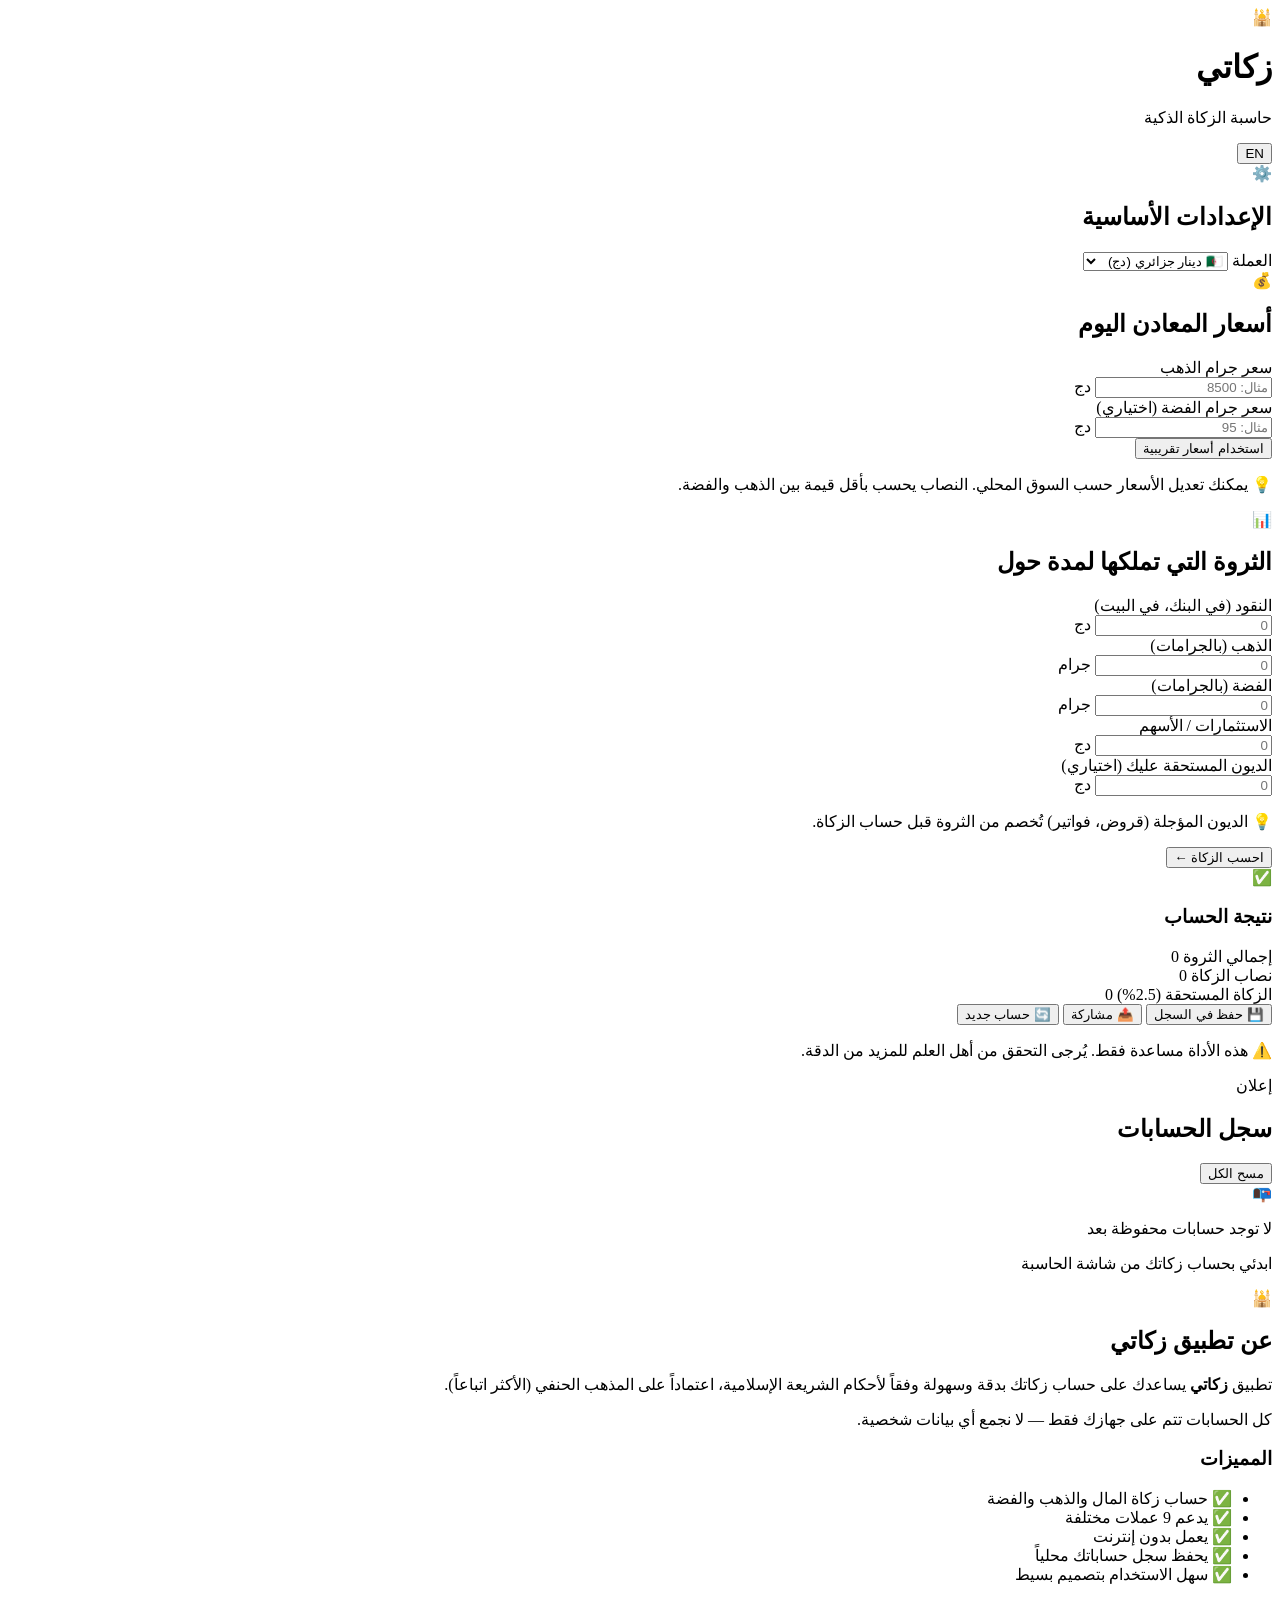
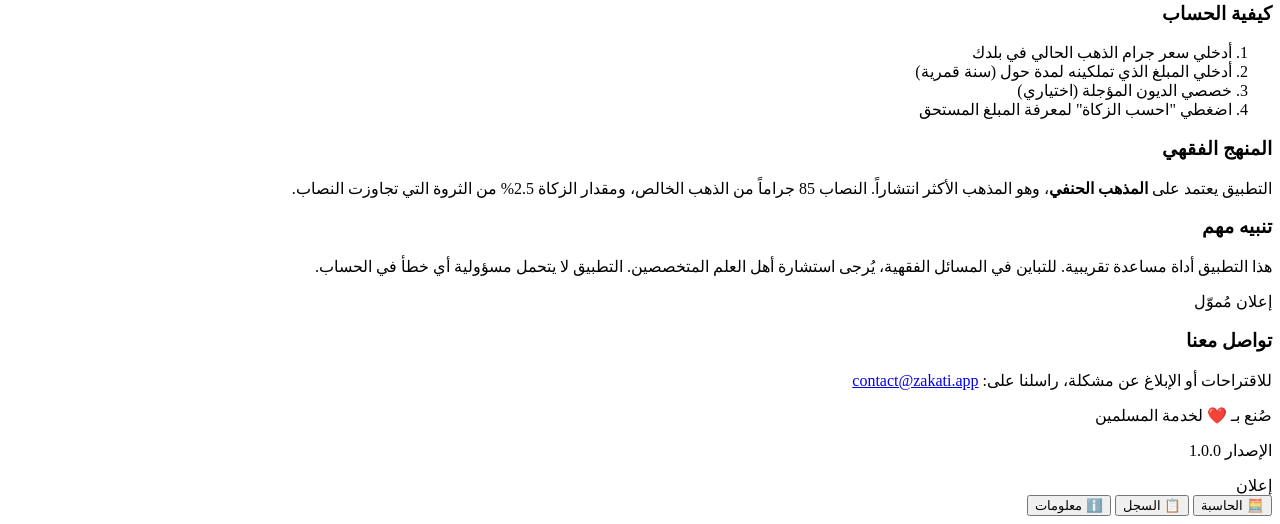
==== index.html @ 76308cc1 "Create index.html" ====
<!DOCTYPE html>
<html lang="ar" dir="rtl">
<head>
  <meta charset="UTF-8">
  <meta name="viewport" content="width=device-width, initial-scale=1.0, maximum-scale=1.0, user-scalable=no">
  <meta name="theme-color" content="#0E7C66">
  <title>زكاتي - حاسبة الزكاة الذكية</title>
  <meta name="description" content="حاسبة زكاة مجانية وسهلة. احسب زكاة المال والذهب والفضة والأسهم في ثوانٍ.">
  <meta name="keywords" content="زكاة, حاسبة زكاة, zakat calculator, زكاة المال, نصاب الزكاة">
  <link rel="manifest" href="manifest.json">
  <link rel="icon" type="image/svg+xml" href="data:image/svg+xml;utf8,<svg xmlns='http://www.w3.org/2000/svg' viewBox='0 0 100 100'><rect width='100' height='100' rx='20' fill='%230E7C66'/><text x='50' y='72' text-anchor='middle' font-size='70' fill='%23D4A574' font-family='Arial' font-weight='bold'>ز</text></svg>">
  <link rel="apple-touch-icon" href="data:image/svg+xml;utf8,<svg xmlns='http://www.w3.org/2000/svg' viewBox='0 0 100 100'><rect width='100' height='100' rx='20' fill='%230E7C66'/><text x='50' y='72' text-anchor='middle' font-size='70' fill='%23D4A574' font-family='Arial' font-weight='bold'>ز</text></svg>">
  <link rel="preconnect" href="https://fonts.googleapis.com">
  <link rel="preconnect" href="https://fonts.gstatic.com" crossorigin>
  <link href="https://fonts.googleapis.com/css2?family=Cairo:wght@400;600;700;900&family=Inter:wght@400;600;700&display=swap" rel="stylesheet">
  <link rel="stylesheet" href="styles.css">

  <!-- 🔔 Monetag Push Notifications (أعلى دخل - يظهر للزائر مرة واحدة) -->
  <!-- استبدلي ZONE_ID_PUSH بالرقم اللي يعطيك إياه Monetag من Dashboard -->
  <script src="https://cdn.monetag.com/scripts/v1/push-sdk.js"
          data-zone-id="ZONE_ID_PUSH"
          data-sdk-type="web"
          async></script>
</head>
<body>
  <div class="app">
    <header class="app-header">
      <div class="header-inner">
        <div class="logo-wrap">
          <div class="logo-icon">🕌</div>
          <div>
            <h1 class="app-title" data-i18n="appTitle">زكاتي</h1>
            <p class="app-tagline" data-i18n="appTagline">حاسبة الزكاة الذكية</p>
          </div>
        </div>
        <button class="lang-toggle" id="lang-toggle" aria-label="Language">
          <span id="lang-flag">EN</span>
        </button>
      </div>
    </header>

    <main class="app-main">
      <!-- ============ Calculator Screen ============ -->
      <section class="screen active" id="screen-calculator">
        <div class="card">
          <div class="card-header">
            <span class="card-icon">⚙️</span>
            <h2 class="card-title" data-i18n="settingsTitle">الإعدادات الأساسية</h2>
          </div>
          <div class="form-group">
            <label for="currency" data-i18n="currencyLabel">العملة</label>
            <select id="currency" class="select">
              <option value="DZD">🇩🇿 دينار جزائري (دج)</option>
              <option value="SAR">🇸🇦 ريال سعودي (ر.س)</option>
              <option value="AED">🇦🇪 درهم إماراتي (د.إ)</option>
              <option value="EGP">🇪🇬 جنيه مصري (ج.م)</option>
              <option value="MAD">🇲🇦 درهم مغربي (د.م)</option>
              <option value="TND">🇹🇳 دينار تونسي (د.ت)</option>
              <option value="USD">🇺🇸 دولار أمريكي ($)</option>
              <option value="EUR">🇪🇺 يورو (€)</option>
              <option value="GBP">🇬🇧 جنيه إسترليني (£)</option>
            </select>
          </div>
        </div>

        <div class="card">
          <div class="card-header">
            <span class="card-icon">💰</span>
            <h2 class="card-title" data-i18n="metalsTitle">أسعار المعادن اليوم</h2>
          </div>
          <div class="form-group">
            <label for="gold-price" data-i18n="goldPriceLabel">سعر جرام الذهب</label>
            <div class="input-wrap">
              <input type="number" inputmode="decimal" id="gold-price" class="input" placeholder="مثال: 8500" data-i18n-placeholder="goldPricePlaceholder">
              <span class="input-suffix" id="currency-suffix-gold">دج</span>
            </div>
          </div>
          <div class="form-group">
            <label for="silver-price" data-i18n="silverPriceLabel">سعر جرام الفضة (اختياري)</label>
            <div class="input-wrap">
              <input type="number" inputmode="decimal" id="silver-price" class="input" placeholder="مثال: 95" data-i18n-placeholder="silverPricePlaceholder">
              <span class="input-suffix" id="currency-suffix-silver">دج</span>
            </div>
          </div>
          <button class="link-btn" id="use-default-prices" data-i18n="useDefaultPrices">استخدام أسعار تقريبية</button>
          <p class="hint-text" data-i18n="metalsHint">💡 يمكنك تعديل الأسعار حسب السوق المحلي. النصاب يحسب بأقل قيمة بين الذهب والفضة.</p>
        </div>

        <div class="card">
          <div class="card-header">
            <span class="card-icon">📊</span>
            <h2 class="card-title" data-i18n="wealthTitle">الثروة التي تملكها لمدة حول</h2>
          </div>
          <div class="form-group">
            <label for="cash" data-i18n="cashLabel">النقود (في البنك، في البيت)</label>
            <div class="input-wrap">
              <input type="number" inputmode="decimal" id="cash" class="input" placeholder="0" data-i18n-placeholder="zero">
              <span class="input-suffix" id="currency-suffix-cash">دج</span>
            </div>
          </div>
          <div class="form-group">
            <label for="gold-grams" data-i18n="goldGramsLabel">الذهب (بالجرامات)</label>
            <div class="input-wrap">
              <input type="number" inputmode="decimal" id="gold-grams" class="input" placeholder="0" data-i18n-placeholder="zero">
              <span class="input-suffix" data-i18n="gram">جرام</span>
            </div>
          </div>
          <div class="form-group">
            <label for="silver-grams" data-i18n="silverGramsLabel">الفضة (بالجرامات)</label>
            <div class="input-wrap">
              <input type="number" inputmode="decimal" id="silver-grams" class="input" placeholder="0" data-i18n-placeholder="zero">
              <span class="input-suffix" data-i18n="gram">جرام</span>
            </div>
          </div>
          <div class="form-group">
            <label for="investments" data-i18n="investmentsLabel">الاستثمارات / الأسهم</label>
            <div class="input-wrap">
              <input type="number" inputmode="decimal" id="investments" class="input" placeholder="0" data-i18n-placeholder="zero">
              <span class="input-suffix" id="currency-suffix-invest">دج</span>
            </div>
          </div>
          <div class="form-group">
            <label for="debts" data-i18n="debtsLabel">الديون المستحقة عليك (اختياري)</label>
            <div class="input-wrap">
              <input type="number" inputmode="decimal" id="debts" class="input" placeholder="0" data-i18n-placeholder="zero">
              <span class="input-suffix" id="currency-suffix-debts">دج</span>
            </div>
          </div>
          <p class="hint-text" data-i18n="debtsHint">💡 الديون المؤجلة (قروض، فواتير) تُخصم من الثروة قبل حساب الزكاة.</p>
        </div>

        <button class="primary-btn" id="calculate-btn">
          <span data-i18n="calculateBtn">احسب الزكاة</span>
          <span class="btn-arrow">←</span>
        </button>

        <div class="result-card hidden" id="result-card">
          <div class="result-header">
            <span class="result-icon" id="result-icon">✅</span>
            <h3 class="result-title" id="result-title" data-i18n="resultTitle">نتيجة الحساب</h3>
          </div>

          <div class="result-row">
            <span class="result-label" data-i18n="totalWealth">إجمالي الثروة</span>
            <span class="result-value" id="total-wealth">0</span>
          </div>
          <div class="result-row">
            <span class="result-label" data-i18n="nisabThreshold">نصاب الزكاة</span>
            <span class="result-value" id="nisab-value">0</span>
          </div>
          <div class="result-divider"></div>
          <div class="result-row result-row-main">
            <span class="result-label" data-i18n="zakatDue">الزكاة المستحقة (2.5%)</span>
            <span class="result-value-main" id="zakat-due">0</span>
          </div>

          <div class="result-breakdown" id="result-breakdown"></div>

          <div class="result-actions">
            <button class="action-btn" id="save-btn">
              <span>💾</span>
              <span data-i18n="saveBtn">حفظ في السجل</span>
            </button>
            <button class="action-btn" id="share-btn">
              <span>📤</span>
              <span data-i18n="shareBtn">مشاركة</span>
            </button>
            <button class="action-btn" id="reset-btn">
              <span>🔄</span>
              <span data-i18n="resetBtn">حساب جديد</span>
            </button>
          </div>

          <p class="disclaimer" data-i18n="disclaimer">⚠️ هذه الأداة مساعدة فقط. يُرجى التحقق من أهل العلم للمزيد من الدقة.</p>
        </div>

        <!-- 📊 Monetag Banner Ad - موبايل (300x250) بعد النتائج -->
        <!-- استبدلي ZONE_ID_BANNER_MOBILE بالرقم الخاص بك -->
        <div class="ad-container ad-mobile" aria-label="إعلان">
          <span class="ad-label">إعلان</span>
          <script src="https://cdn.monetag.com/scripts/v1/tag.js"
                  data-zone-id="ZONE_ID_BANNER_MOBILE"
                  data-type="banner"
                  data-width="300"
                  data-height="250"
                  async></script>
        </div>
      </section>

      <!-- ============ History Screen ============ -->
      <section class="screen" id="screen-history">
        <div class="screen-header">
          <h2 class="screen-title" data-i18n="historyTitle">سجل الحسابات</h2>
          <button class="clear-btn" id="clear-history" data-i18n="clearAll">مسح الكل</button>
        </div>
        <div id="history-list" class="history-list">
          <div class="empty-state" id="empty-history">
            <span class="empty-icon">📭</span>
            <p data-i18n="emptyHistory">لا توجد حسابات محفوظة بعد</p>
            <p class="empty-sub" data-i18n="emptyHistorySub">ابدئي بحساب زكاتك من شاشة الحاسبة</p>
          </div>
        </div>
      </section>

      <!-- ============ About Screen ============ -->
      <section class="screen" id="screen-about">
        <div class="about-card">
          <div class="about-hero">
            <div class="about-icon">🕌</div>
            <h2 data-i18n="aboutTitle">عن تطبيق زكاتي</h2>
          </div>
          <p data-i18n="aboutP1">تطبيق <strong>زكاتي</strong> يساعدك على حساب زكاتك بدقة وسهولة وفقاً لأحكام الشريعة الإسلامية، اعتماداً على المذهب الحنفي (الأكثر اتباعاً).</p>
          <p data-i18n="aboutP2">كل الحسابات تتم على جهازك فقط — لا نجمع أي بيانات شخصية.</p>

          <h3 class="section-title" data-i18n="featuresTitle">المميزات</h3>
          <ul class="features-list">
            <li data-i18n="feature1">✅ حساب زكاة المال والذهب والفضة</li>
            <li data-i18n="feature2">✅ يدعم 9 عملات مختلفة</li>
            <li data-i18n="feature3">✅ يعمل بدون إنترنت</li>
            <li data-i18n="feature4">✅ يحفظ سجل حساباتك محلياً</li>
            <li data-i18n="feature5">✅ سهل الاستخدام بتصميم بسيط</li>
          </ul>

          <h3 class="section-title" data-i18n="howToTitle">كيفية الحساب</h3>
          <ol class="how-to-list">
            <li data-i18n="howTo1">أدخلي سعر جرام الذهب الحالي في بلدك</li>
            <li data-i18n="howTo2">أدخلي المبلغ الذي تملكينه لمدة حول (سنة قمرية)</li>
            <li data-i18n="howTo3">خصصي الديون المؤجلة (اختياري)</li>
            <li data-i18n="howTo4">اضغطي "احسب الزكاة" لمعرفة المبلغ المستحق</li>
          </ol>

          <h3 class="section-title" data-i18n="madhabTitle">المنهج الفقهي</h3>
          <p data-i18n="madhabP">التطبيق يعتمد على <strong>المذهب الحنفي</strong>، وهو المذهب الأكثر انتشاراً. النصاب 85 جراماً من الذهب الخالص، ومقدار الزكاة 2.5% من الثروة التي تجاوزت النصاب.</p>

          <h3 class="section-title" data-i18n="disclaimerTitle">تنبيه مهم</h3>
          <p data-i18n="disclaimerP">هذا التطبيق أداة مساعدة تقريبية. للتباين في المسائل الفقهية، يُرجى استشارة أهل العلم المتخصصين. التطبيق لا يتحمل مسؤولية أي خطأ في الحساب.</p>

          <!-- 📰 Monetag Native Ad - داخل شاشة "معلومات" (إعلان يبدو جزء من المحتوى) -->
          <!-- استبدلي ZONE_ID_NATIVE بالرقم الخاص بك -->
          <div class="ad-container ad-native" aria-label="إعلان">
            <span class="ad-label">إعلان مُموّل</span>
            <script src="https://cdn.monetag.com/scripts/v1/tag.js"
                    data-zone-id="ZONE_ID_NATIVE"
                    data-type="native"
                    async></script>
          </div>

          <h3 class="section-title" data-i18n="contactTitle">تواصل معنا</h3>
          <p data-i18n="contactP">للاقتراحات أو الإبلاغ عن مشكلة، راسلنا على: <a href="mailto:contact@zakati.app">contact@zakati.app</a></p>

          <div class="about-footer">
            <p>صُنع بـ ❤️ لخدمة المسلمين</p>
            <p class="version">الإصدار 1.0.0</p>
          </div>
        </div>
      </section>

      <!-- 📊 Monetag Banner Ad - ديسكتوب (728x90) قبل شريط التنقل السفلي -->
      <!-- يظهر فقط على الشاشات الكبيرة -->
      <!-- استبدلي ZONE_ID_BANNER_DESKTOP بالرقم الخاص بك -->
      <div class="ad-container ad-desktop" aria-label="إعلان">
        <span class="ad-label">إعلان</span>
        <script src="https://cdn.monetag.com/scripts/v1/tag.js"
                data-zone-id="ZONE_ID_BANNER_DESKTOP"
                data-type="banner"
                data-width="728"
                data-height="90"
                async></script>
      </div>
    </main>

    <nav class="bottom-nav">
      <button class="nav-btn active" data-screen="calculator">
        <span class="nav-icon">🧮</span>
        <span class="nav-label" data-i18n="navCalculator">الحاسبة</span>
      </button>
      <button class="nav-btn" data-screen="history">
        <span class="nav-icon">📋</span>
        <span class="nav-label" data-i18n="navHistory">السجل</span>
      </button>
      <button class="nav-btn" data-screen="about">
        <span class="nav-icon">ℹ️</span>
        <span class="nav-label" data-i18n="navAbout">معلومات</span>
      </button>
    </nav>

    <div class="toast" id="toast"></div>
  </div>

  <script src="app.js"></script>

  <!-- 🪟 Monetag Pop-up Ad - يظهر مرة كل 24 ساعة لكل زائر -->
  <!-- استبدلي ZONE_ID_POP بالرقم الخاص بك -->
  <script src="https://cdn.monetag.com/scripts/v1/tag.js"
          data-zone-id="ZONE_ID_POP"
          data-type="pop"
          async></script>

  <!-- 🎬 Monetag Vignette Ad - إعلان ملء شاشة بين التنقل -->
  <!-- يظهر عند الانتقال بين الشاشات أو بعد حساب الزكاة -->
  <!-- استبدلي ZONE_ID_VIGNETTE بالرقم الخاص بك -->
  <script src="https://cdn.monetag.com/scripts/v1/tag.js"
          data-zone-id="ZONE_ID_VIGNETTE"
          data-type="vignette"
          async></script>
</body>
  </html>
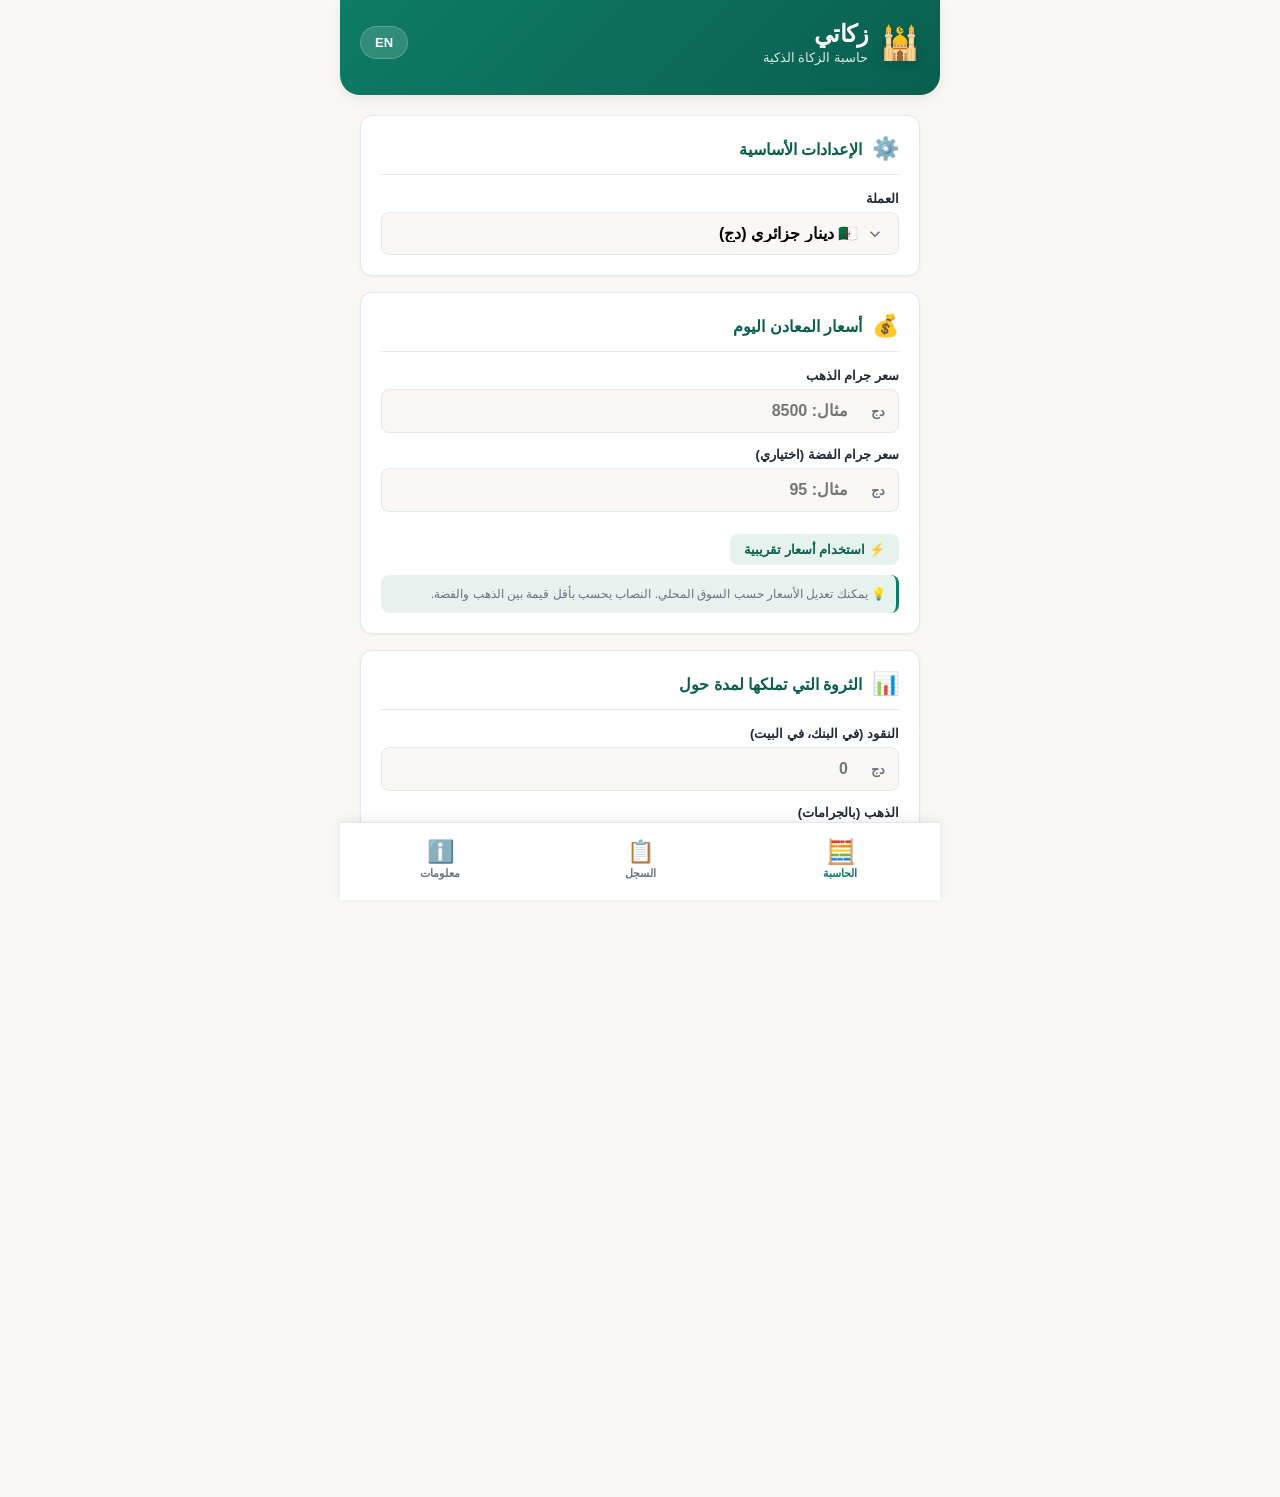
==== commit b6e25ed2: "Update index.html" ====
--- a/index.html
+++ b/index.html
@@ -5,6 +5,7 @@
   <meta name="viewport" content="width=device-width, initial-scale=1.0, maximum-scale=1.0, user-scalable=no">
   <meta name="theme-color" content="#0E7C66">
   <title>زكاتي - حاسبة الزكاة الذكية</title>
+  <meta name="monetag" content="0095bf85089b0ebc5e1cf7b31acfb8d2">
   <meta name="description" content="حاسبة زكاة مجانية وسهلة. احسب زكاة المال والذهب والفضة والأسهم في ثوانٍ.">
   <meta name="keywords" content="زكاة, حاسبة زكاة, zakat calculator, زكاة المال, نصاب الزكاة">
   <link rel="manifest" href="manifest.json">
--- a/styles.css
+++ b/styles.css
@@ -0,0 +1,859 @@
+/* ============ Reset & Base ============ */
+*, *::before, *::after {
+  box-sizing: border-box;
+  margin: 0;
+  padding: 0;
+}
+
+:root {
+  --primary: #0E7C66;
+  --primary-dark: #0A5F4F;
+  --primary-light: #E6F2EE;
+  --gold: #D4A574;
+  --gold-dark: #B8895A;
+  --bg: #FAF8F5;
+  --card-bg: #FFFFFF;
+  --text: #1F2937;
+  --text-light: #6B7280;
+  --border: #E5E7EB;
+  --success: #10B981;
+  --error: #EF4444;
+  --warning: #F59E0B;
+  --shadow-sm: 0 1px 3px rgba(0,0,0,0.06);
+  --shadow-md: 0 4px 12px rgba(0,0,0,0.08);
+  --shadow-lg: 0 10px 30px rgba(0,0,0,0.12);
+  --radius-sm: 8px;
+  --radius-md: 12px;
+  --radius-lg: 20px;
+  --font-ar: 'Cairo', 'Segoe UI', sans-serif;
+  --font-en: 'Inter', 'Segoe UI', sans-serif;
+}
+
+html, body {
+  height: 100%;
+  font-family: var(--font-ar);
+  background: var(--bg);
+  color: var(--text);
+  -webkit-font-smoothing: antialiased;
+  overflow-x: hidden;
+}
+
+body.lang-en {
+  font-family: var(--font-en);
+  direction: ltr;
+  text-align: left;
+}
+
+button {
+  font-family: inherit;
+  cursor: pointer;
+  border: none;
+  background: none;
+}
+
+input, select {
+  font-family: inherit;
+  font-size: 16px;
+}
+
+a { color: var(--primary); text-decoration: none; }
+
+/* ============ App Layout ============ */
+.app {
+  min-height: 100vh;
+  max-width: 600px;
+  margin: 0 auto;
+  background: var(--bg);
+  position: relative;
+  padding-bottom: 80px;
+}
+
+/* ============ Header ============ */
+.app-header {
+  background: linear-gradient(135deg, var(--primary) 0%, var(--primary-dark) 100%);
+  color: white;
+  padding: 20px 20px 30px;
+  border-radius: 0 0 var(--radius-lg) var(--radius-lg);
+  box-shadow: var(--shadow-md);
+  position: sticky;
+  top: 0;
+  z-index: 50;
+}
+
+.header-inner {
+  display: flex;
+  justify-content: space-between;
+  align-items: center;
+  gap: 12px;
+}
+
+.logo-wrap {
+  display: flex;
+  align-items: center;
+  gap: 12px;
+}
+
+.logo-icon {
+  font-size: 32px;
+  filter: drop-shadow(0 2px 4px rgba(0,0,0,0.2));
+}
+
+.app-title {
+  font-size: 24px;
+  font-weight: 900;
+  letter-spacing: -0.5px;
+  margin-bottom: 2px;
+}
+
+.app-tagline {
+  font-size: 13px;
+  opacity: 0.85;
+  font-weight: 400;
+}
+
+.lang-toggle {
+  background: rgba(255,255,255,0.15);
+  color: white;
+  padding: 8px 14px;
+  border-radius: 20px;
+  font-size: 13px;
+  font-weight: 700;
+  backdrop-filter: blur(10px);
+  border: 1px solid rgba(255,255,255,0.2);
+  transition: all 0.2s;
+}
+
+.lang-toggle:hover {
+  background: rgba(255,255,255,0.25);
+  transform: scale(1.05);
+}
+
+/* ============ Main ============ */
+.app-main {
+  padding: 20px;
+}
+
+.screen {
+  display: none;
+  animation: fadeIn 0.3s ease-out;
+}
+
+.screen.active {
+  display: block;
+}
+
+@keyframes fadeIn {
+  from { opacity: 0; transform: translateY(10px); }
+  to { opacity: 1; transform: translateY(0); }
+}
+
+/* ============ Cards ============ */
+.card {
+  background: var(--card-bg);
+  border-radius: var(--radius-md);
+  padding: 20px;
+  margin-bottom: 16px;
+  box-shadow: var(--shadow-sm);
+  border: 1px solid var(--border);
+}
+
+.card-header {
+  display: flex;
+  align-items: center;
+  gap: 10px;
+  margin-bottom: 16px;
+  padding-bottom: 12px;
+  border-bottom: 1px solid var(--border);
+}
+
+.card-icon {
+  font-size: 22px;
+}
+
+.card-title {
+  font-size: 16px;
+  font-weight: 700;
+  color: var(--primary-dark);
+}
+
+/* ============ Forms ============ */
+.form-group {
+  margin-bottom: 14px;
+}
+
+.form-group:last-child {
+  margin-bottom: 0;
+}
+
+label {
+  display: block;
+  font-size: 13px;
+  font-weight: 600;
+  color: var(--text);
+  margin-bottom: 6px;
+}
+
+.input-wrap {
+  position: relative;
+  display: flex;
+  align-items: center;
+}
+
+.input, .select {
+  width: 100%;
+  padding: 12px 50px 12px 14px;
+  border: 1.5px solid var(--border);
+  border-radius: var(--radius-sm);
+  background: var(--bg);
+  transition: all 0.2s;
+  font-weight: 600;
+}
+
+body.lang-en .input,
+body.lang-en .select {
+  padding: 12px 14px 12px 50px;
+}
+
+.input:focus, .select:focus {
+  outline: none;
+  border-color: var(--primary);
+  background: white;
+  box-shadow: 0 0 0 3px rgba(14, 124, 102, 0.1);
+}
+
+.input-suffix {
+  position: absolute;
+  right: 14px;
+  color: var(--text-light);
+  font-size: 13px;
+  font-weight: 600;
+  pointer-events: none;
+}
+
+body.lang-en .input-suffix {
+  right: auto;
+  left: 14px;
+}
+
+.select {
+  appearance: none;
+  background-image: url("data:image/svg+xml;charset=UTF-8,%3csvg xmlns='http://www.w3.org/2000/svg' viewBox='0 0 24 24' fill='none' stroke='%236B7280' stroke-width='2'%3e%3cpolyline points='6 9 12 15 18 9'/%3e%3c/svg%3e");
+  background-repeat: no-repeat;
+  background-position: left 14px center;
+  background-size: 18px;
+  padding-left: 40px;
+}
+
+body:not(.lang-en) .select {
+  background-position: right 14px center;
+  padding-left: 14px;
+  padding-right: 40px;
+}
+
+.link-btn {
+  background: var(--primary-light);
+  color: var(--primary-dark);
+  padding: 8px 14px;
+  border-radius: var(--radius-sm);
+  font-size: 13px;
+  font-weight: 600;
+  margin-top: 8px;
+  transition: all 0.2s;
+}
+
+.link-btn:hover {
+  background: var(--primary);
+  color: white;
+}
+
+.hint-text {
+  font-size: 12px;
+  color: var(--text-light);
+  margin-top: 10px;
+  line-height: 1.5;
+  padding: 10px;
+  background: var(--primary-light);
+  border-radius: var(--radius-sm);
+  border-right: 3px solid var(--primary);
+}
+
+body.lang-en .hint-text {
+  border-right: none;
+  border-left: 3px solid var(--primary);
+}
+
+/* ============ Buttons ============ */
+.primary-btn {
+  width: 100%;
+  background: linear-gradient(135deg, var(--primary) 0%, var(--primary-dark) 100%);
+  color: white;
+  padding: 16px;
+  border-radius: var(--radius-md);
+  font-size: 16px;
+  font-weight: 700;
+  box-shadow: 0 4px 14px rgba(14, 124, 102, 0.3);
+  transition: all 0.2s;
+  display: flex;
+  justify-content: center;
+  align-items: center;
+  gap: 8px;
+  margin-top: 8px;
+}
+
+.primary-btn:hover {
+  transform: translateY(-2px);
+  box-shadow: 0 6px 20px rgba(14, 124, 102, 0.4);
+}
+
+.primary-btn:active {
+  transform: translateY(0);
+}
+
+.btn-arrow {
+  font-size: 18px;
+}
+
+body.lang-en .btn-arrow {
+  transform: scaleX(-1);
+}
+
+/* ============ Result Card ============ */
+.result-card {
+  background: linear-gradient(135deg, var(--primary-light) 0%, #ffffff 100%);
+  border: 2px solid var(--primary);
+  border-radius: var(--radius-md);
+  padding: 20px;
+  margin-top: 20px;
+  animation: slideUp 0.4s ease-out;
+}
+
+@keyframes slideUp {
+  from { opacity: 0; transform: translateY(20px); }
+  to { opacity: 1; transform: translateY(0); }
+}
+
+.result-card.hidden {
+  display: none;
+}
+
+.result-header {
+  display: flex;
+  align-items: center;
+  gap: 10px;
+  margin-bottom: 16px;
+}
+
+.result-icon {
+  font-size: 28px;
+}
+
+.result-title {
+  font-size: 18px;
+  font-weight: 700;
+  color: var(--primary-dark);
+}
+
+.result-row {
+  display: flex;
+  justify-content: space-between;
+  align-items: center;
+  padding: 10px 0;
+  border-bottom: 1px dashed rgba(14, 124, 102, 0.15);
+}
+
+.result-row:last-of-type {
+  border-bottom: none;
+}
+
+.result-label {
+  font-size: 14px;
+  color: var(--text);
+  font-weight: 500;
+}
+
+.result-value {
+  font-size: 16px;
+  font-weight: 700;
+  color: var(--primary-dark);
+}
+
+.result-divider {
+  height: 1px;
+  background: var(--primary);
+  margin: 12px 0;
+  opacity: 0.3;
+}
+
+.result-row-main {
+  background: var(--primary);
+  color: white;
+  padding: 14px 16px;
+  border-radius: var(--radius-sm);
+  margin: 12px -6px;
+  border: none !important;
+}
+
+.result-row-main .result-label,
+.result-row-main .result-value-main {
+  color: white;
+  font-weight: 700;
+}
+
+.result-value-main {
+  font-size: 22px;
+  font-weight: 900;
+}
+
+.result-breakdown {
+  margin-top: 14px;
+  padding-top: 14px;
+  border-top: 1px dashed rgba(14, 124, 102, 0.15);
+  font-size: 13px;
+}
+
+.breakdown-item {
+  display: flex;
+  justify-content: space-between;
+  padding: 4px 0;
+  color: var(--text-light);
+}
+
+.result-actions {
+  display: grid;
+  grid-template-columns: 1fr 1fr 1fr;
+  gap: 8px;
+  margin-top: 16px;
+}
+
+.action-btn {
+  background: white;
+  border: 1.5px solid var(--primary);
+  color: var(--primary-dark);
+  padding: 10px 8px;
+  border-radius: var(--radius-sm);
+  font-size: 12px;
+  font-weight: 600;
+  display: flex;
+  flex-direction: column;
+  align-items: center;
+  gap: 4px;
+  transition: all 0.2s;
+}
+
+.action-btn span:first-child {
+  font-size: 18px;
+}
+
+.action-btn:hover {
+  background: var(--primary);
+  color: white;
+  transform: translateY(-2px);
+}
+
+.disclaimer {
+  font-size: 11px;
+  color: var(--text-light);
+  margin-top: 14px;
+  padding: 10px;
+  background: rgba(245, 158, 11, 0.08);
+  border-radius: var(--radius-sm);
+  line-height: 1.5;
+  text-align: center;
+}
+
+/* ============ Screen Headers ============ */
+.screen-header {
+  display: flex;
+  justify-content: space-between;
+  align-items: center;
+  margin-bottom: 16px;
+}
+
+.screen-title {
+  font-size: 20px;
+  font-weight: 700;
+  color: var(--primary-dark);
+}
+
+.clear-btn {
+  color: var(--error);
+  font-size: 13px;
+  font-weight: 600;
+  padding: 6px 12px;
+  border-radius: var(--radius-sm);
+  background: rgba(239, 68, 68, 0.08);
+}
+
+.clear-btn:hover {
+  background: rgba(239, 68, 68, 0.15);
+}
+
+/* ============ History ============ */
+.history-list {
+  display: flex;
+  flex-direction: column;
+  gap: 12px;
+}
+
+.empty-state {
+  text-align: center;
+  padding: 60px 20px;
+  color: var(--text-light);
+}
+
+.empty-icon {
+  font-size: 48px;
+  display: block;
+  margin-bottom: 12px;
+  opacity: 0.5;
+}
+
+.empty-state p {
+  font-size: 15px;
+  font-weight: 600;
+  margin-bottom: 6px;
+}
+
+.empty-sub {
+  font-size: 13px;
+  font-weight: 400 !important;
+  opacity: 0.7;
+}
+
+.history-item {
+  background: var(--card-bg);
+  border-radius: var(--radius-md);
+  padding: 16px;
+  box-shadow: var(--shadow-sm);
+  border: 1px solid var(--border);
+  display: flex;
+  justify-content: space-between;
+  align-items: center;
+  gap: 12px;
+  transition: all 0.2s;
+}
+
+.history-item:hover {
+  box-shadow: var(--shadow-md);
+  transform: translateY(-2px);
+}
+
+.history-info {
+  flex: 1;
+}
+
+.history-date {
+  font-size: 12px;
+  color: var(--text-light);
+  margin-bottom: 4px;
+}
+
+.history-wealth {
+  font-size: 13px;
+  color: var(--text);
+  font-weight: 500;
+}
+
+.history-zakat {
+  font-size: 18px;
+  font-weight: 900;
+  color: var(--primary-dark);
+}
+
+.history-delete {
+  color: var(--error);
+  font-size: 18px;
+  padding: 8px;
+  border-radius: 50%;
+  transition: all 0.2s;
+}
+
+.history-delete:hover {
+  background: rgba(239, 68, 68, 0.1);
+}
+
+/* ============ About Screen ============ */
+.about-card {
+  background: var(--card-bg);
+  border-radius: var(--radius-md);
+  padding: 24px;
+  box-shadow: var(--shadow-sm);
+  border: 1px solid var(--border);
+}
+
+.about-hero {
+  text-align: center;
+  margin-bottom: 20px;
+  padding-bottom: 20px;
+  border-bottom: 1px solid var(--border);
+}
+
+.about-icon {
+  font-size: 56px;
+  margin-bottom: 8px;
+}
+
+.about-hero h2 {
+  font-size: 22px;
+  color: var(--primary-dark);
+}
+
+.about-card p {
+  font-size: 14px;
+  line-height: 1.7;
+  margin-bottom: 14px;
+  color: var(--text);
+}
+
+.section-title {
+  font-size: 16px;
+  font-weight: 700;
+  color: var(--primary-dark);
+  margin: 20px 0 12px;
+  padding-bottom: 6px;
+  border-bottom: 2px solid var(--primary-light);
+}
+
+.features-list, .how-to-list {
+  list-style: none;
+  padding: 0;
+}
+
+.features-list li, .how-to-list li {
+  font-size: 14px;
+  padding: 8px 0;
+  line-height: 1.6;
+  color: var(--text);
+}
+
+.how-to-list {
+  counter-reset: item;
+  padding-right: 0;
+}
+
+body.lang-en .how-to-list {
+  padding-left: 0;
+}
+
+.how-to-list li {
+  counter-increment: item;
+  padding-right: 32px;
+  position: relative;
+}
+
+body.lang-en .how-to-list li {
+  padding-right: 0;
+  padding-left: 32px;
+}
+
+.how-to-list li::before {
+  content: counter(item);
+  position: absolute;
+  right: 0;
+  top: 8px;
+  width: 24px;
+  height: 24px;
+  background: var(--primary);
+  color: white;
+  border-radius: 50%;
+  display: flex;
+  align-items: center;
+  justify-content: center;
+  font-size: 12px;
+  font-weight: 700;
+}
+
+body.lang-en .how-to-list li::before {
+  right: auto;
+  left: 0;
+}
+
+.about-footer {
+  text-align: center;
+  margin-top: 24px;
+  padding-top: 16px;
+  border-top: 1px solid var(--border);
+  color: var(--text-light);
+}
+
+.version {
+  font-size: 12px;
+  opacity: 0.7;
+  margin-top: 4px;
+}
+
+/* ============ Bottom Nav ============ */
+.bottom-nav {
+  position: fixed;
+  bottom: 0;
+  left: 0;
+  right: 0;
+  max-width: 600px;
+  margin: 0 auto;
+  background: white;
+  display: flex;
+  justify-content: space-around;
+  padding: 8px 0 12px;
+  box-shadow: 0 -2px 10px rgba(0,0,0,0.08);
+  border-top: 1px solid var(--border);
+  z-index: 50;
+}
+
+.nav-btn {
+  flex: 1;
+  display: flex;
+  flex-direction: column;
+  align-items: center;
+  gap: 2px;
+  padding: 8px;
+  color: var(--text-light);
+  transition: all 0.2s;
+}
+
+.nav-btn.active {
+  color: var(--primary);
+}
+
+.nav-btn.active .nav-icon {
+  transform: scale(1.1);
+}
+
+.nav-icon {
+  font-size: 22px;
+  transition: all 0.2s;
+}
+
+.nav-label {
+  font-size: 11px;
+  font-weight: 600;
+}
+
+/* ============ Toast ============ */
+.toast {
+  position: fixed;
+  bottom: 100px;
+  left: 50%;
+  transform: translateX(-50%) translateY(20px);
+  background: var(--text);
+  color: white;
+  padding: 12px 20px;
+  border-radius: var(--radius-md);
+  font-size: 14px;
+  font-weight: 600;
+  box-shadow: var(--shadow-lg);
+  opacity: 0;
+  pointer-events: none;
+  transition: all 0.3s;
+  z-index: 100;
+  max-width: 90%;
+  text-align: center;
+}
+
+.toast.show {
+  opacity: 1;
+  transform: translateX(-50%) translateY(0);
+}
+
+.toast.success { background: var(--success); }
+.toast.error { background: var(--error); }
+.toast.info { background: var(--primary); }
+
+/* ============ Mobile Responsive ============ */
+@media (max-width: 380px) {
+  .app-title { font-size: 20px; }
+  .app-tagline { font-size: 12px; }
+  .card { padding: 16px; }
+  .result-actions {
+    grid-template-columns: 1fr 1fr;
+  }
+  .action-btn:last-child {
+    grid-column: 1 / -1;
+    flex-direction: row;
+    justify-content: center;
+  }
+}
+
+/* ============ Dark mode (system) ============ */
+@media (prefers-color-scheme: dark) {
+  :root {
+    --bg: #0F1419;
+    --card-bg: #1A2027;
+    --text: #E5E7EB;
+    --text-light: #9CA3AF;
+    --border: #2D3748;
+    --primary-light: #1A3A33;
+  }
+  .hint-text {
+    background: var(--primary-light);
+  }
+  .ad-container {
+    background: var(--card-bg);
+    border-color: var(--border);
+  }
+}
+
+/* ============ Ad Containers ============ */
+.ad-container {
+  display: flex;
+  flex-direction: column;
+  align-items: center;
+  justify-content: center;
+  background: var(--card-bg);
+  border: 1px dashed var(--border);
+  border-radius: var(--radius-md);
+  padding: 16px;
+  margin: 20px 0;
+  min-height: 100px;
+  text-align: center;
+}
+
+.ad-label {
+  font-size: 10px;
+  font-weight: 600;
+  color: var(--text-light);
+  text-transform: uppercase;
+  letter-spacing: 0.5px;
+  margin-bottom: 8px;
+  display: block;
+}
+
+.ad-mobile {
+  margin: 16px auto;
+  max-width: 320px;
+}
+
+.ad-desktop {
+  display: none;
+  margin: 24px auto;
+  max-width: 728px;
+}
+
+/* Desktop/Tablet: show desktop banner */
+@media (min-width: 768px) {
+  .ad-desktop {
+    display: flex;
+  }
+  .ad-mobile {
+    display: none;
+  }
+}
+
+/* Make ad scripts not overflow */
+.ad-container script,
+.ad-container ins {
+  max-width: 100% !important;
+}
+
+/* Native ad styling */
+.ad-native {
+  min-height: 120px;
+}
+
+.ad-native::before {
+  content: "🤝 إعلان يدعم التطبيق مجاناً";
+  display: block;
+  font-size: 12px;
+  color: var(--text-light);
+  margin-bottom: 8px;
+  font-weight: 500;
+  }
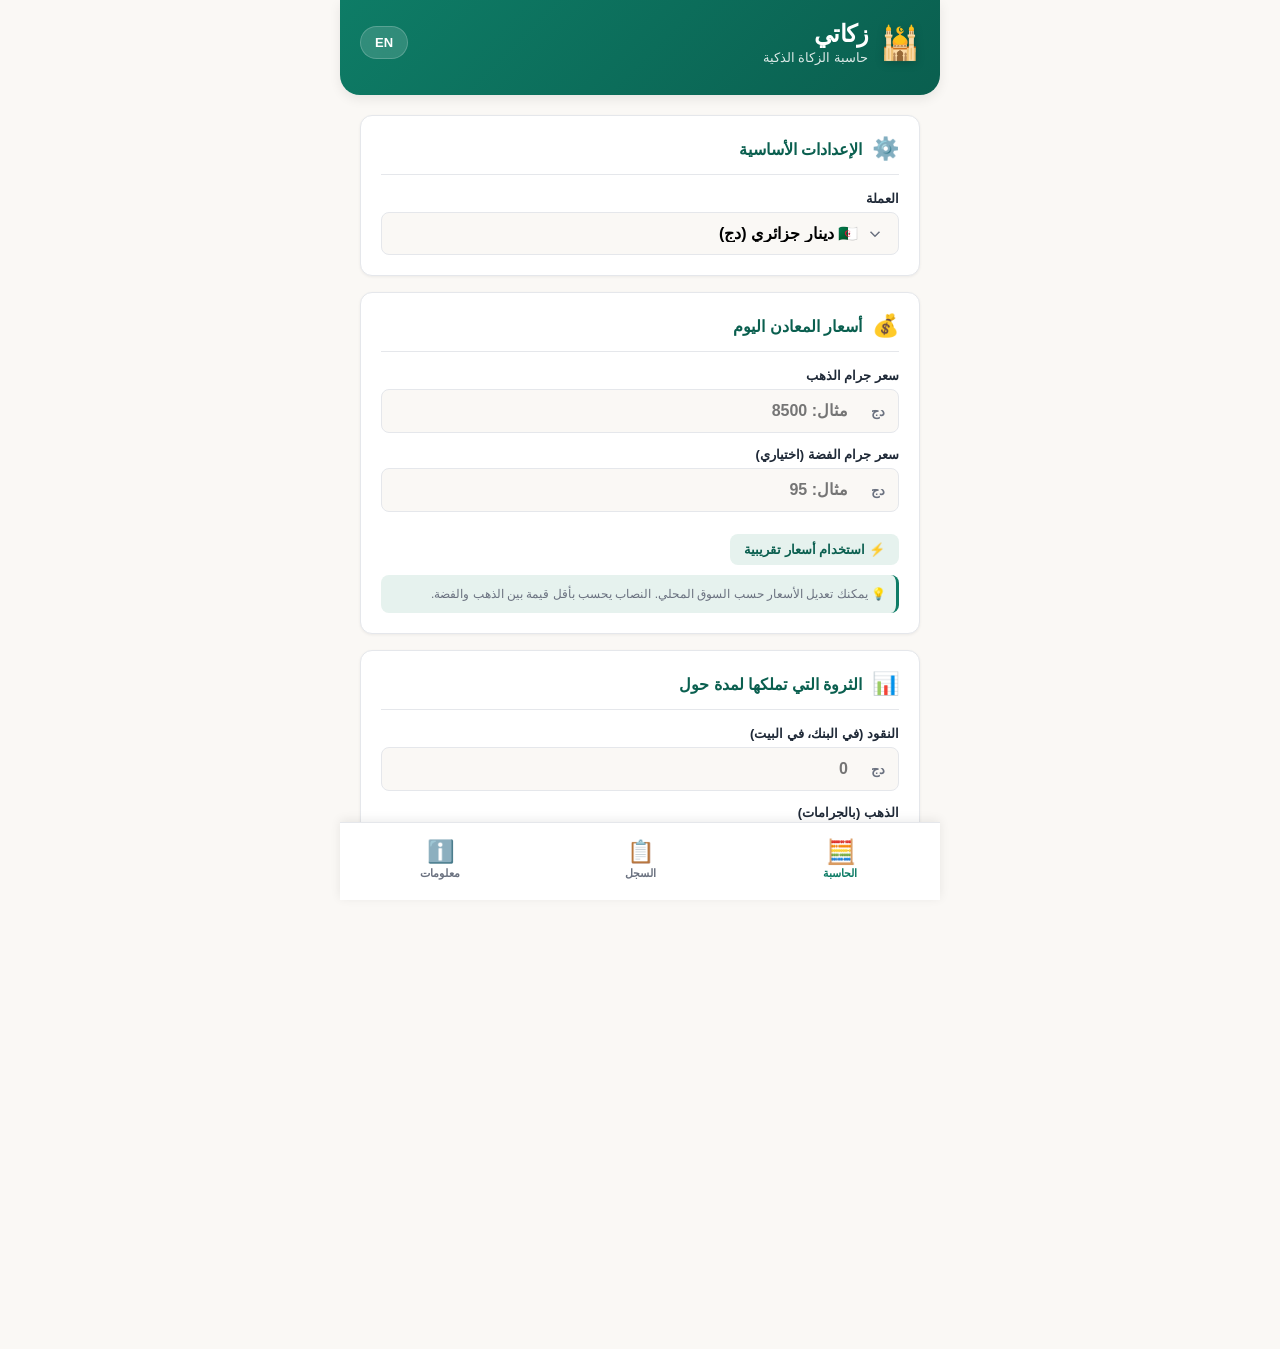
==== commit f60d6b7d: "Update index.html Add Monetag ad zones" ====
--- a/index.html
+++ b/index.html
@@ -16,12 +16,19 @@
   <link href="https://fonts.googleapis.com/css2?family=Cairo:wght@400;600;700;900&family=Inter:wght@400;600;700&display=swap" rel="stylesheet">
   <link rel="stylesheet" href="styles.css">
 
-  <!-- 🔔 Monetag Push Notifications (أعلى دخل - يظهر للزائر مرة واحدة) -->
-  <!-- استبدلي ZONE_ID_PUSH بالرقم اللي يعطيك إياه Monetag من Dashboard -->
-  <script src="https://cdn.monetag.com/scripts/v1/push-sdk.js"
-          data-zone-id="ZONE_ID_PUSH"
-          data-sdk-type="web"
-          async></script>
+  <!-- ============ Monetag In-Page Push ============
+       منطقة الجوال: 11943125
+       منطقة الكمبيوتر: 11943118
+       يتم تحميل منطقة واحدة فقط حسب الجهاز، حتى لا يظهر إعلانان معاً. -->
+  <script>
+    (function () {
+      var zone = window.matchMedia('(max-width: 820px)').matches ? '11943125' : '11943118';
+      var s = document.createElement('script');
+      s.dataset.zone = zone;
+      s.src = 'https://nap5k.com/tag.min.js';
+      ([document.documentElement, document.body].filter(Boolean).pop()).appendChild(s);
+    })();
+  </script>
 </head>
 <body>
   <div class="app">
@@ -175,17 +182,6 @@
           <p class="disclaimer" data-i18n="disclaimer">⚠️ هذه الأداة مساعدة فقط. يُرجى التحقق من أهل العلم للمزيد من الدقة.</p>
         </div>
 
-        <!-- 📊 Monetag Banner Ad - موبايل (300x250) بعد النتائج -->
-        <!-- استبدلي ZONE_ID_BANNER_MOBILE بالرقم الخاص بك -->
-        <div class="ad-container ad-mobile" aria-label="إعلان">
-          <span class="ad-label">إعلان</span>
-          <script src="https://cdn.monetag.com/scripts/v1/tag.js"
-                  data-zone-id="ZONE_ID_BANNER_MOBILE"
-                  data-type="banner"
-                  data-width="300"
-                  data-height="250"
-                  async></script>
-        </div>
       </section>
 
       <!-- ============ History Screen ============ -->
@@ -236,16 +232,6 @@
           <h3 class="section-title" data-i18n="disclaimerTitle">تنبيه مهم</h3>
           <p data-i18n="disclaimerP">هذا التطبيق أداة مساعدة تقريبية. للتباين في المسائل الفقهية، يُرجى استشارة أهل العلم المتخصصين. التطبيق لا يتحمل مسؤولية أي خطأ في الحساب.</p>
 
-          <!-- 📰 Monetag Native Ad - داخل شاشة "معلومات" (إعلان يبدو جزء من المحتوى) -->
-          <!-- استبدلي ZONE_ID_NATIVE بالرقم الخاص بك -->
-          <div class="ad-container ad-native" aria-label="إعلان">
-            <span class="ad-label">إعلان مُموّل</span>
-            <script src="https://cdn.monetag.com/scripts/v1/tag.js"
-                    data-zone-id="ZONE_ID_NATIVE"
-                    data-type="native"
-                    async></script>
-          </div>
-
           <h3 class="section-title" data-i18n="contactTitle">تواصل معنا</h3>
           <p data-i18n="contactP">للاقتراحات أو الإبلاغ عن مشكلة، راسلنا على: <a href="mailto:contact@zakati.app">contact@zakati.app</a></p>
 
@@ -256,18 +242,6 @@
         </div>
       </section>
 
-      <!-- 📊 Monetag Banner Ad - ديسكتوب (728x90) قبل شريط التنقل السفلي -->
-      <!-- يظهر فقط على الشاشات الكبيرة -->
-      <!-- استبدلي ZONE_ID_BANNER_DESKTOP بالرقم الخاص بك -->
-      <div class="ad-container ad-desktop" aria-label="إعلان">
-        <span class="ad-label">إعلان</span>
-        <script src="https://cdn.monetag.com/scripts/v1/tag.js"
-                data-zone-id="ZONE_ID_BANNER_DESKTOP"
-                data-type="banner"
-                data-width="728"
-                data-height="90"
-                async></script>
-      </div>
     </main>
 
     <nav class="bottom-nav">
@@ -289,20 +263,5 @@
   </div>
 
   <script src="app.js"></script>
-
-  <!-- 🪟 Monetag Pop-up Ad - يظهر مرة كل 24 ساعة لكل زائر -->
-  <!-- استبدلي ZONE_ID_POP بالرقم الخاص بك -->
-  <script src="https://cdn.monetag.com/scripts/v1/tag.js"
-          data-zone-id="ZONE_ID_POP"
-          data-type="pop"
-          async></script>
-
-  <!-- 🎬 Monetag Vignette Ad - إعلان ملء شاشة بين التنقل -->
-  <!-- يظهر عند الانتقال بين الشاشات أو بعد حساب الزكاة -->
-  <!-- استبدلي ZONE_ID_VIGNETTE بالرقم الخاص بك -->
-  <script src="https://cdn.monetag.com/scripts/v1/tag.js"
-          data-zone-id="ZONE_ID_VIGNETTE"
-          data-type="vignette"
-          async></script>
 </body>
-  </html>
+              </html>
